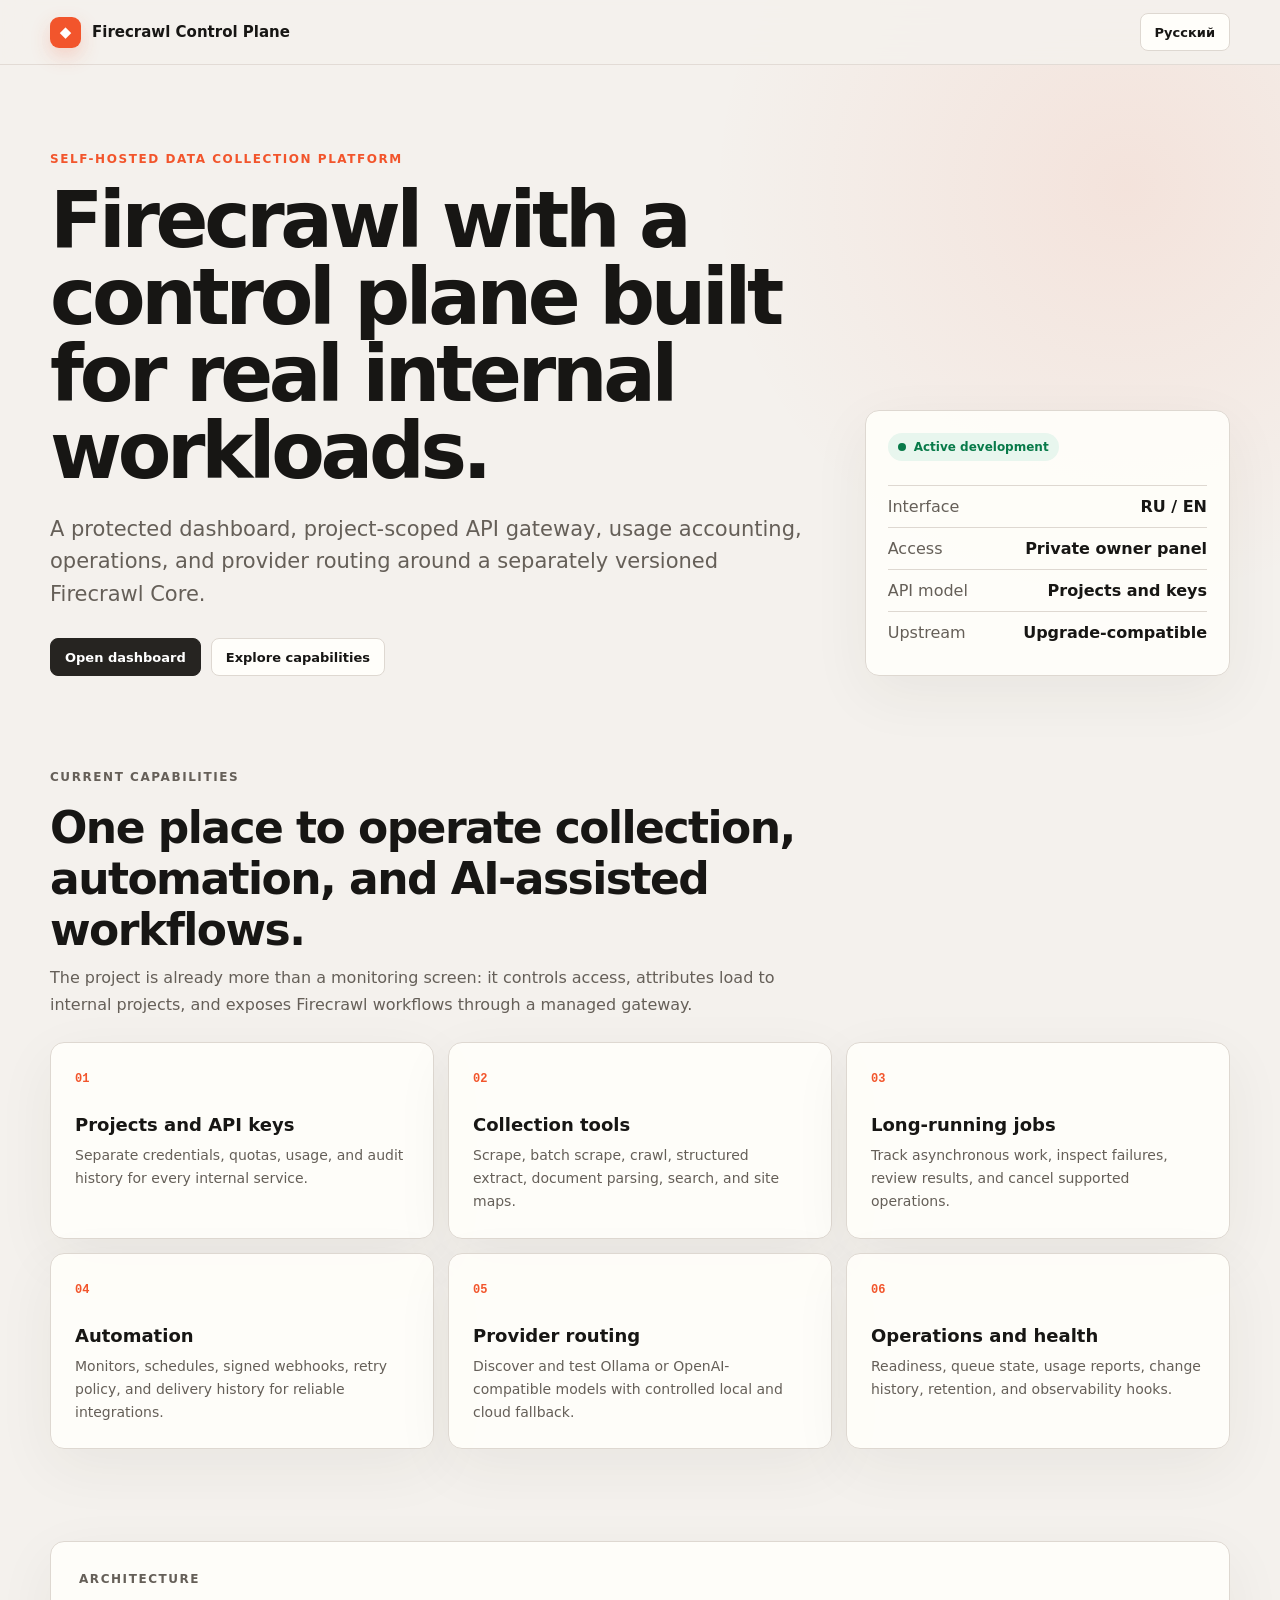
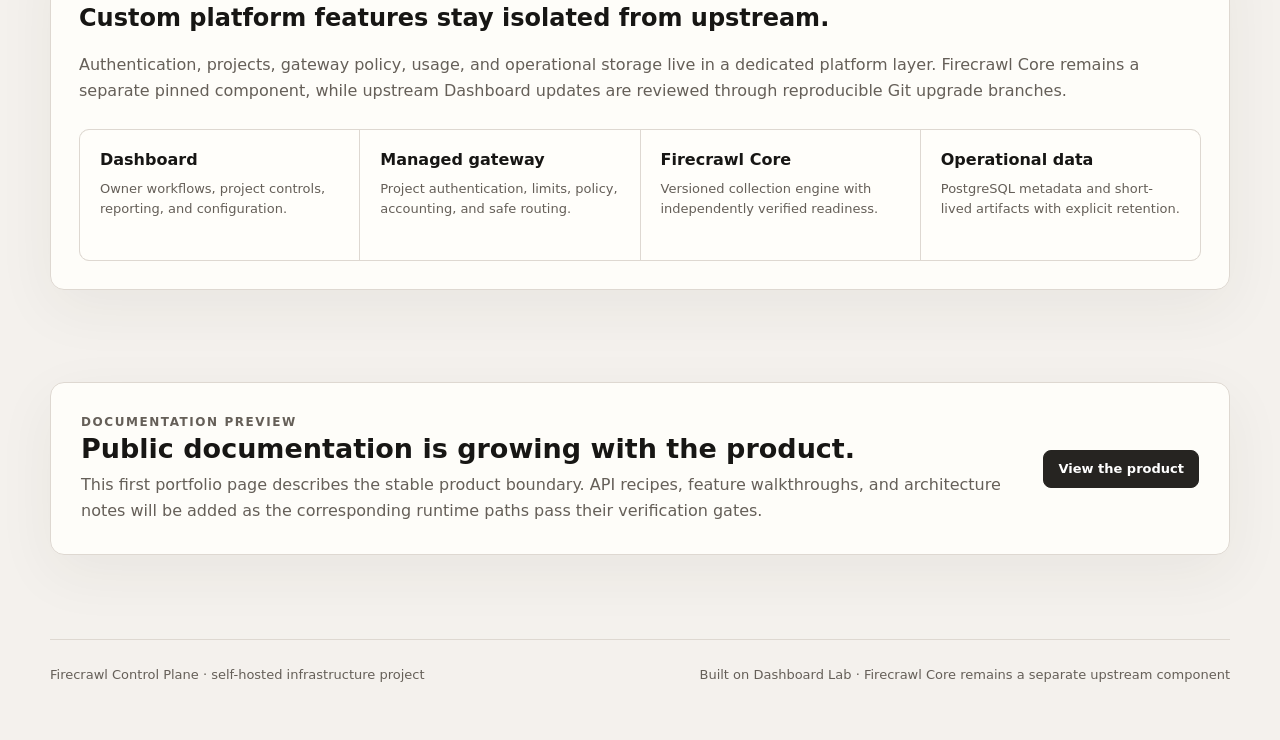
==== index.html @ 3c7e7274 "docs: publish initial Firecrawl overview" ====
<!doctype html>
<html lang="en">
  <head>
    <meta charset="UTF-8" />
    <meta name="viewport" content="width=device-width, initial-scale=1.0" />
    <meta name="description" content="Firecrawl Control Plane — a protected dashboard and gateway for self-hosted Firecrawl." />
    <meta http-equiv="refresh" content="0; url=./en/" />
    <title>Firecrawl Control Plane</title>
    <link rel="canonical" href="./en/" />
  </head>
  <body>
    <p><a href="./en/">Open Firecrawl Control Plane documentation</a></p>
  </body>
</html>
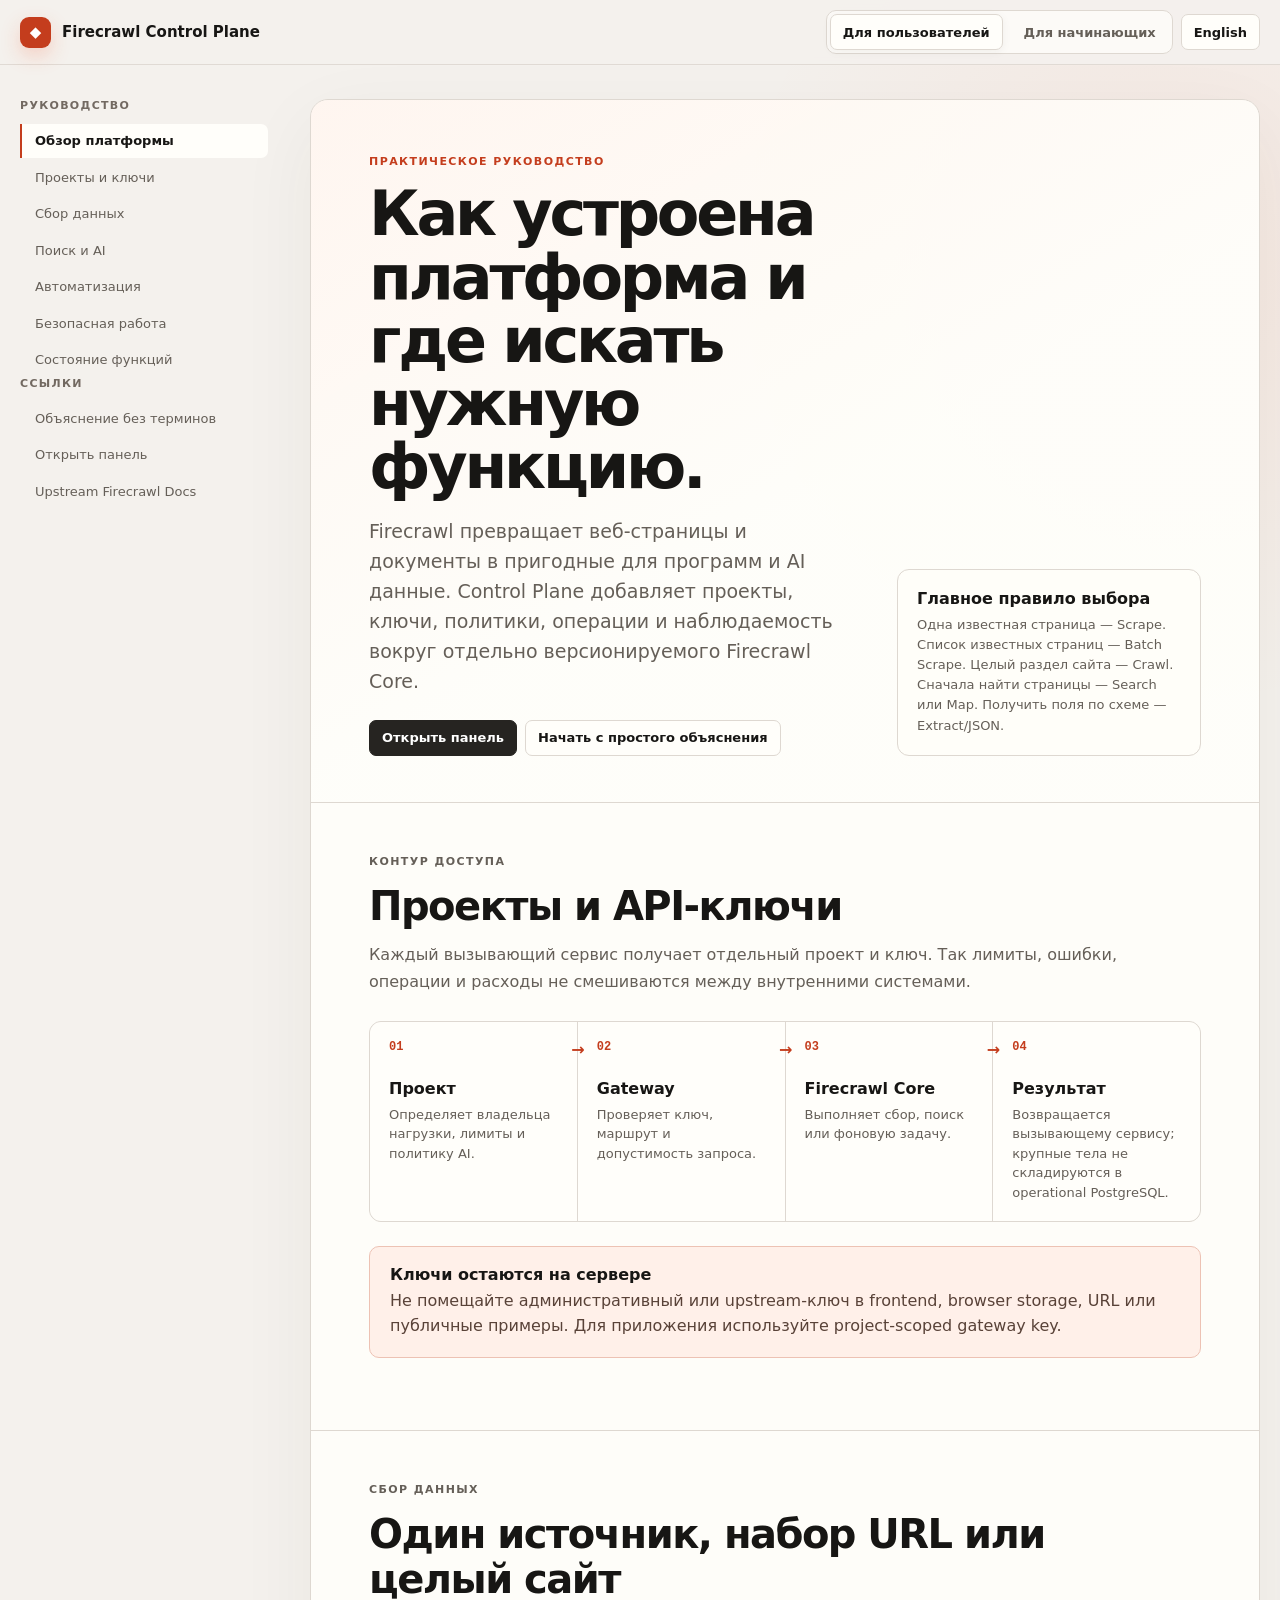
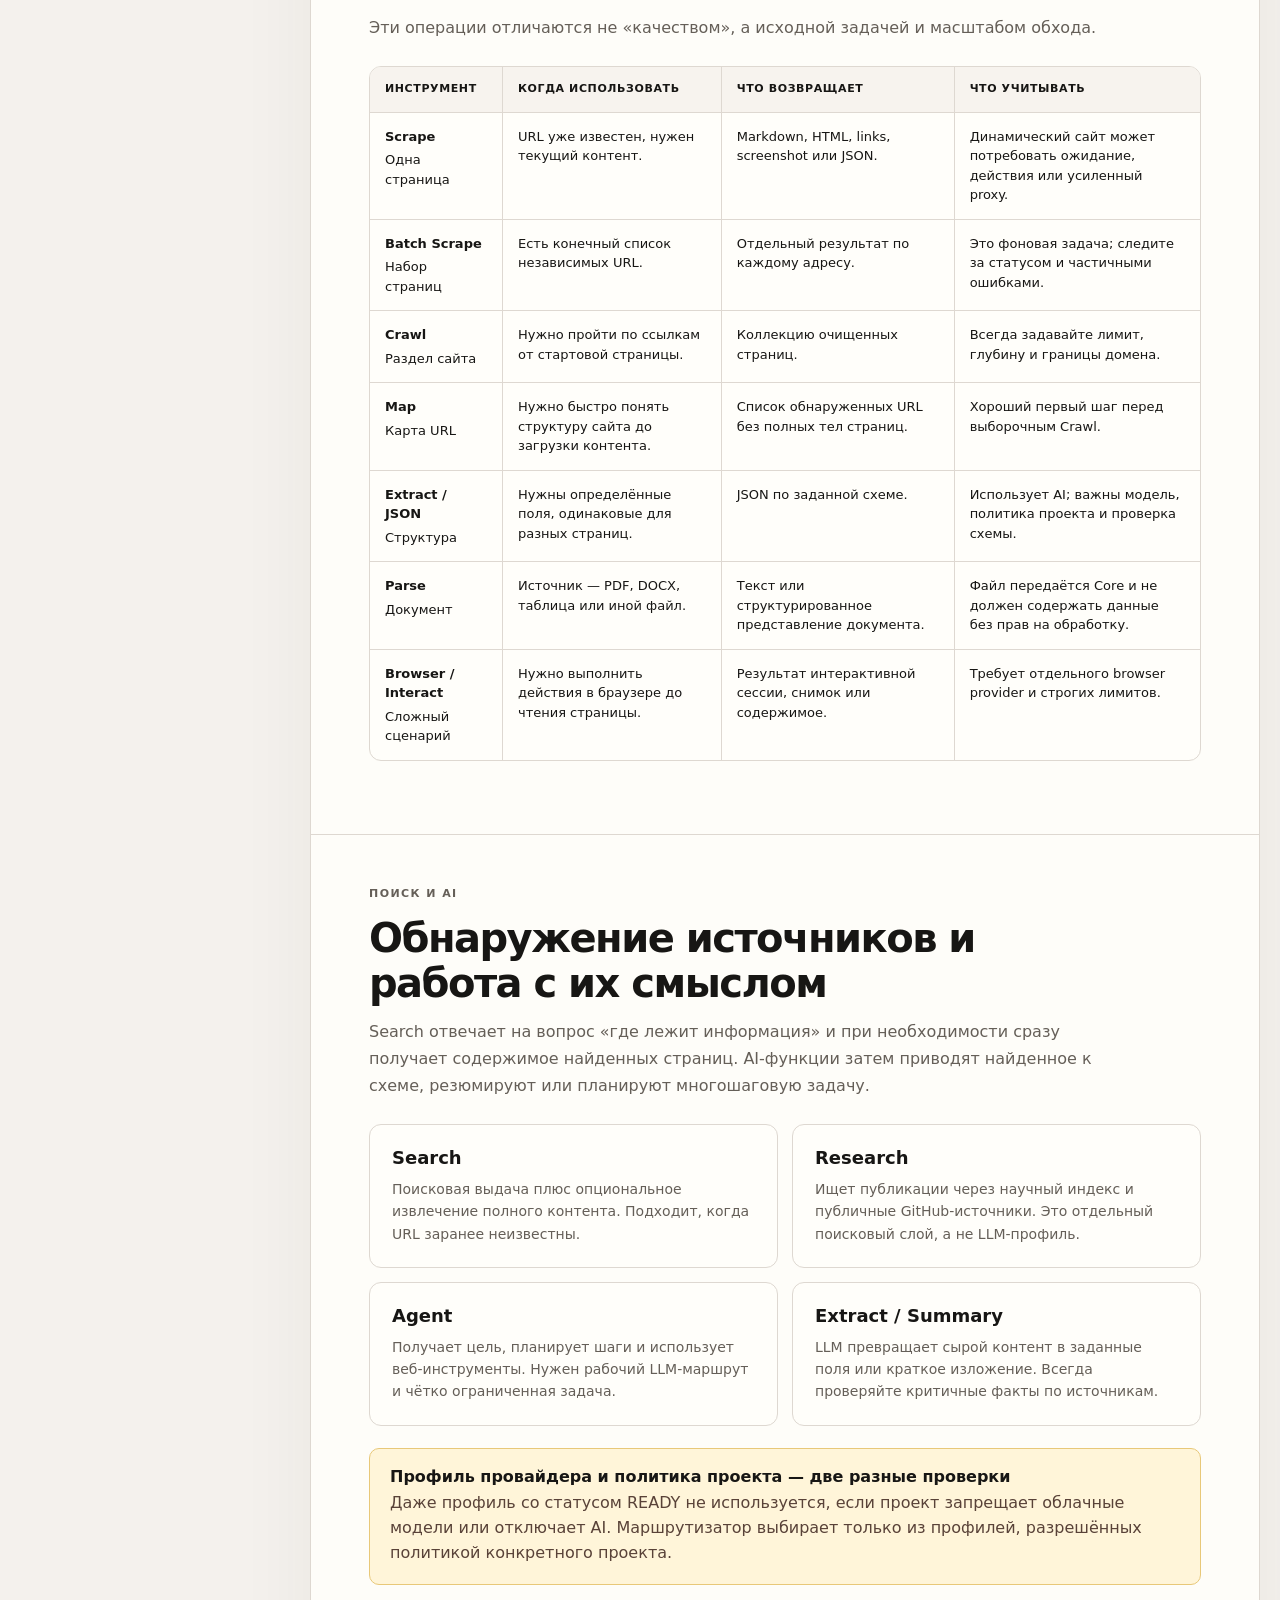
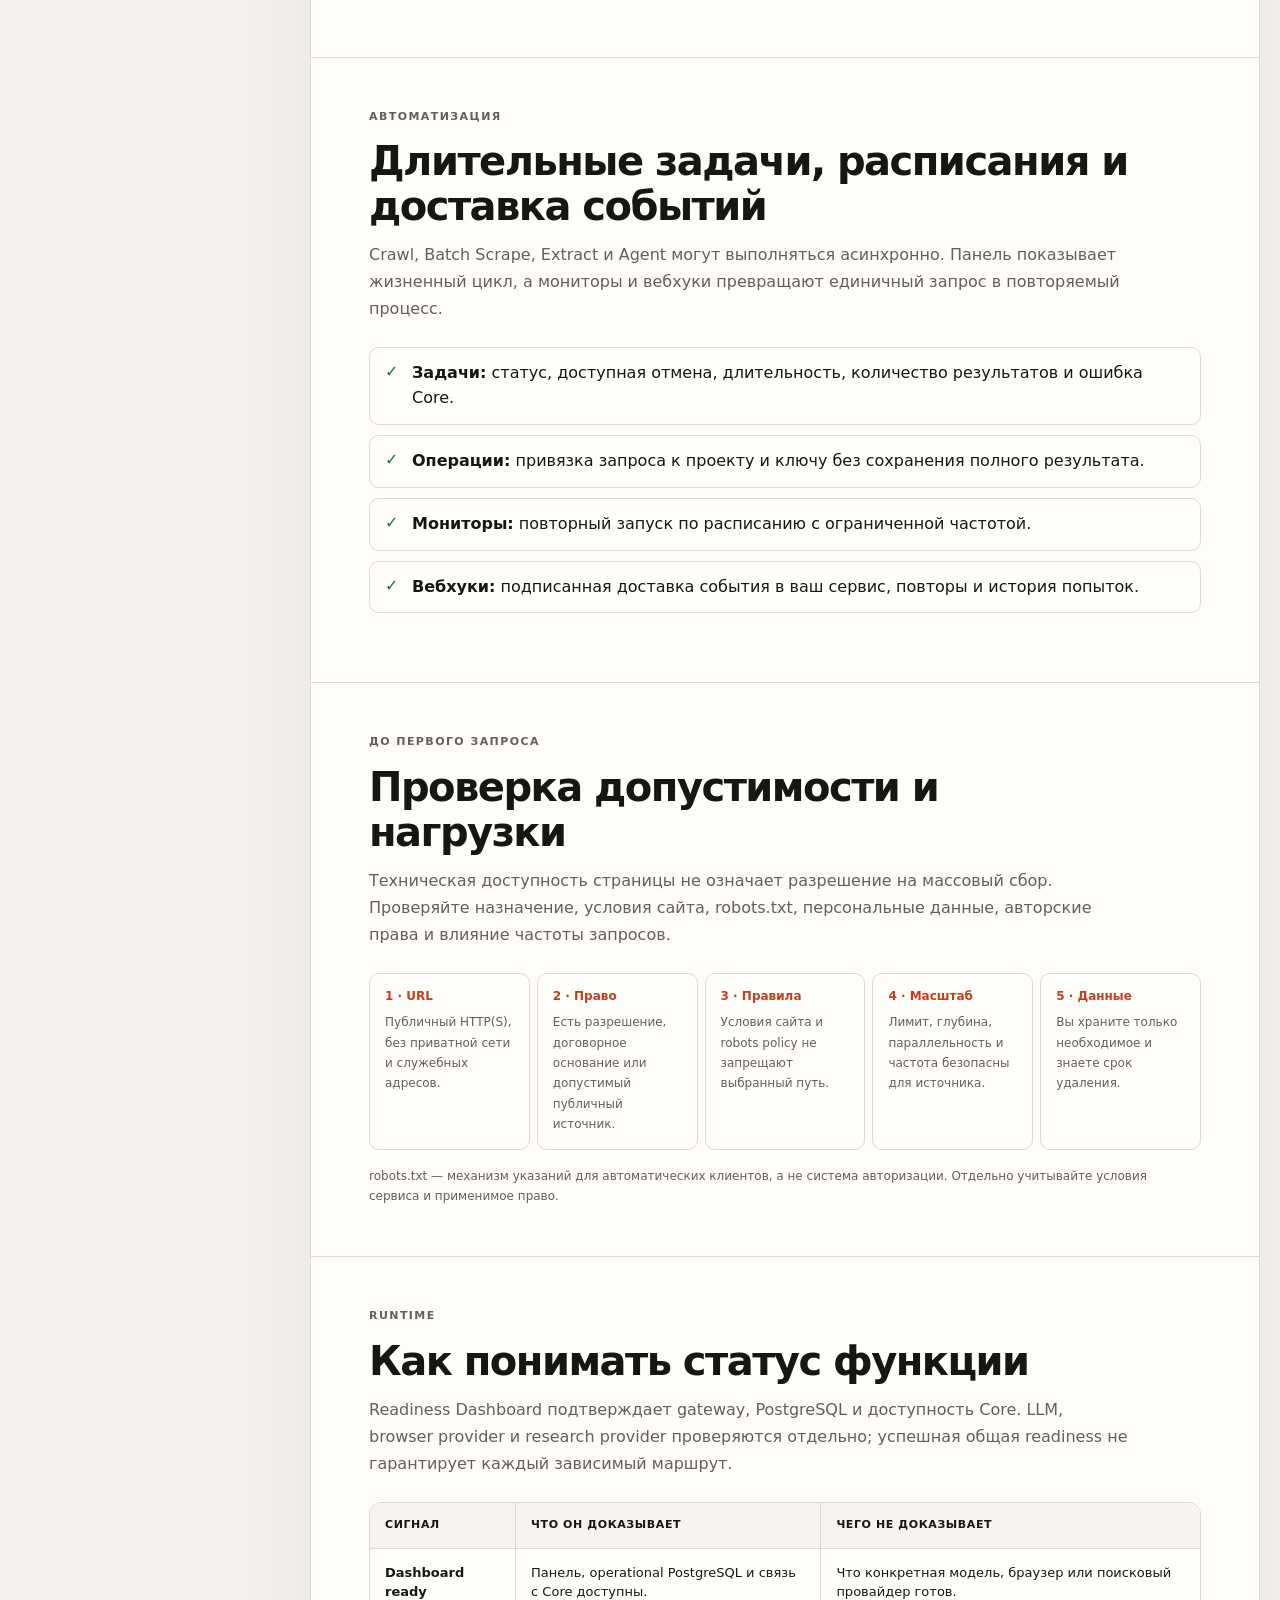
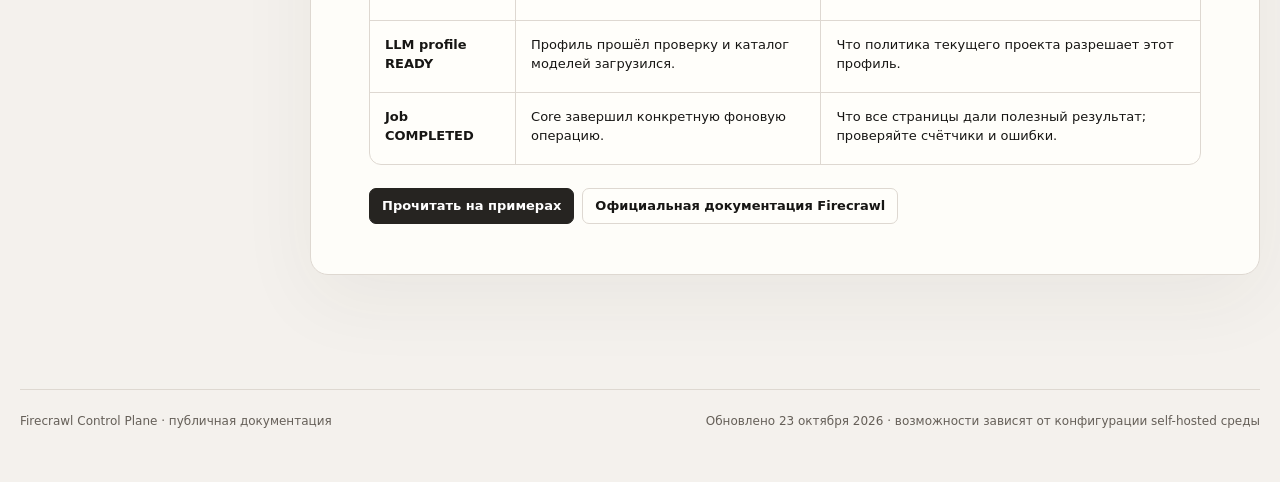
==== commit 1ecd95cb: "docs: add beginner and user guides" ====
--- a/index.html
+++ b/index.html
@@ -4,11 +4,11 @@
     <meta charset="UTF-8" />
     <meta name="viewport" content="width=device-width, initial-scale=1.0" />
     <meta name="description" content="Firecrawl Control Plane — a protected dashboard and gateway for self-hosted Firecrawl." />
-    <meta http-equiv="refresh" content="0; url=./en/" />
+    <meta http-equiv="refresh" content="0; url=./ru/" />
     <title>Firecrawl Control Plane</title>
-    <link rel="canonical" href="./en/" />
+    <link rel="canonical" href="./ru/" />
   </head>
   <body>
-    <p><a href="./en/">Open Firecrawl Control Plane documentation</a></p>
+    <p><a href="./ru/">Открыть документацию Firecrawl Control Plane</a></p>
   </body>
 </html>
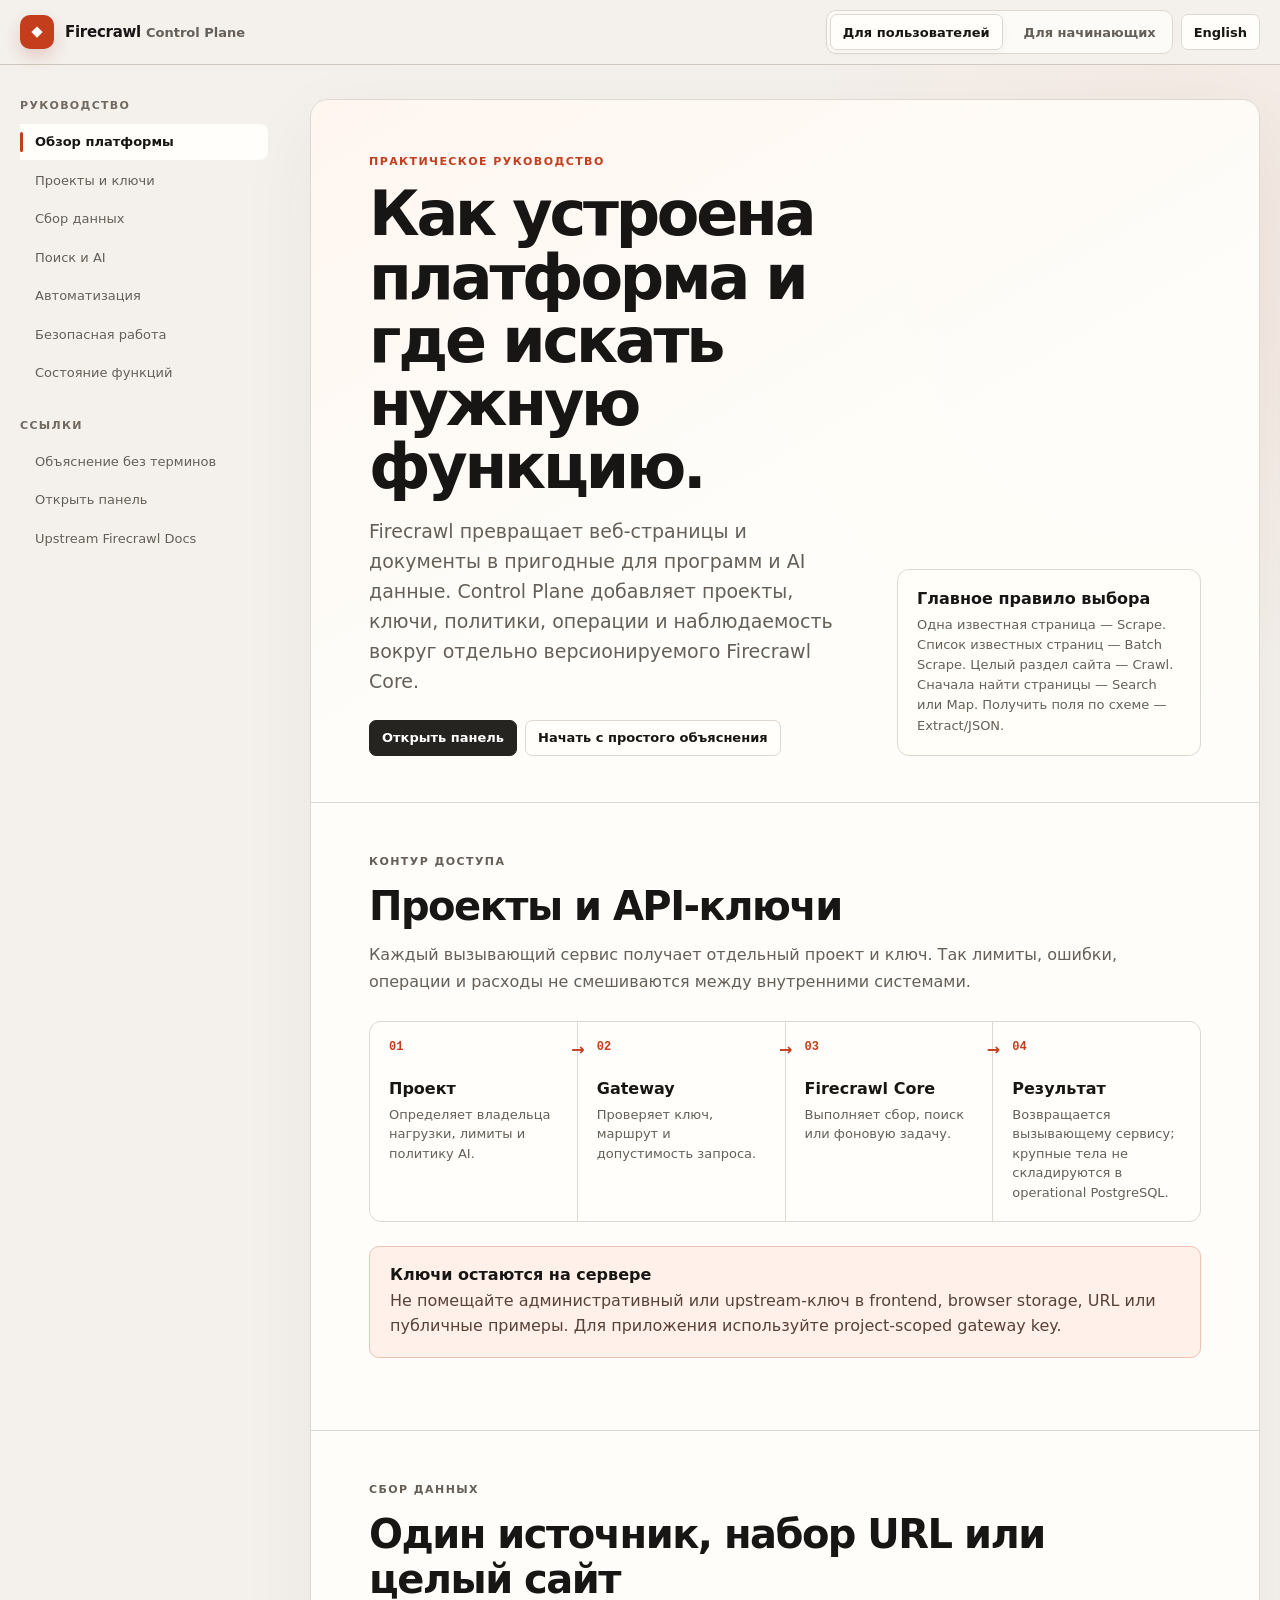
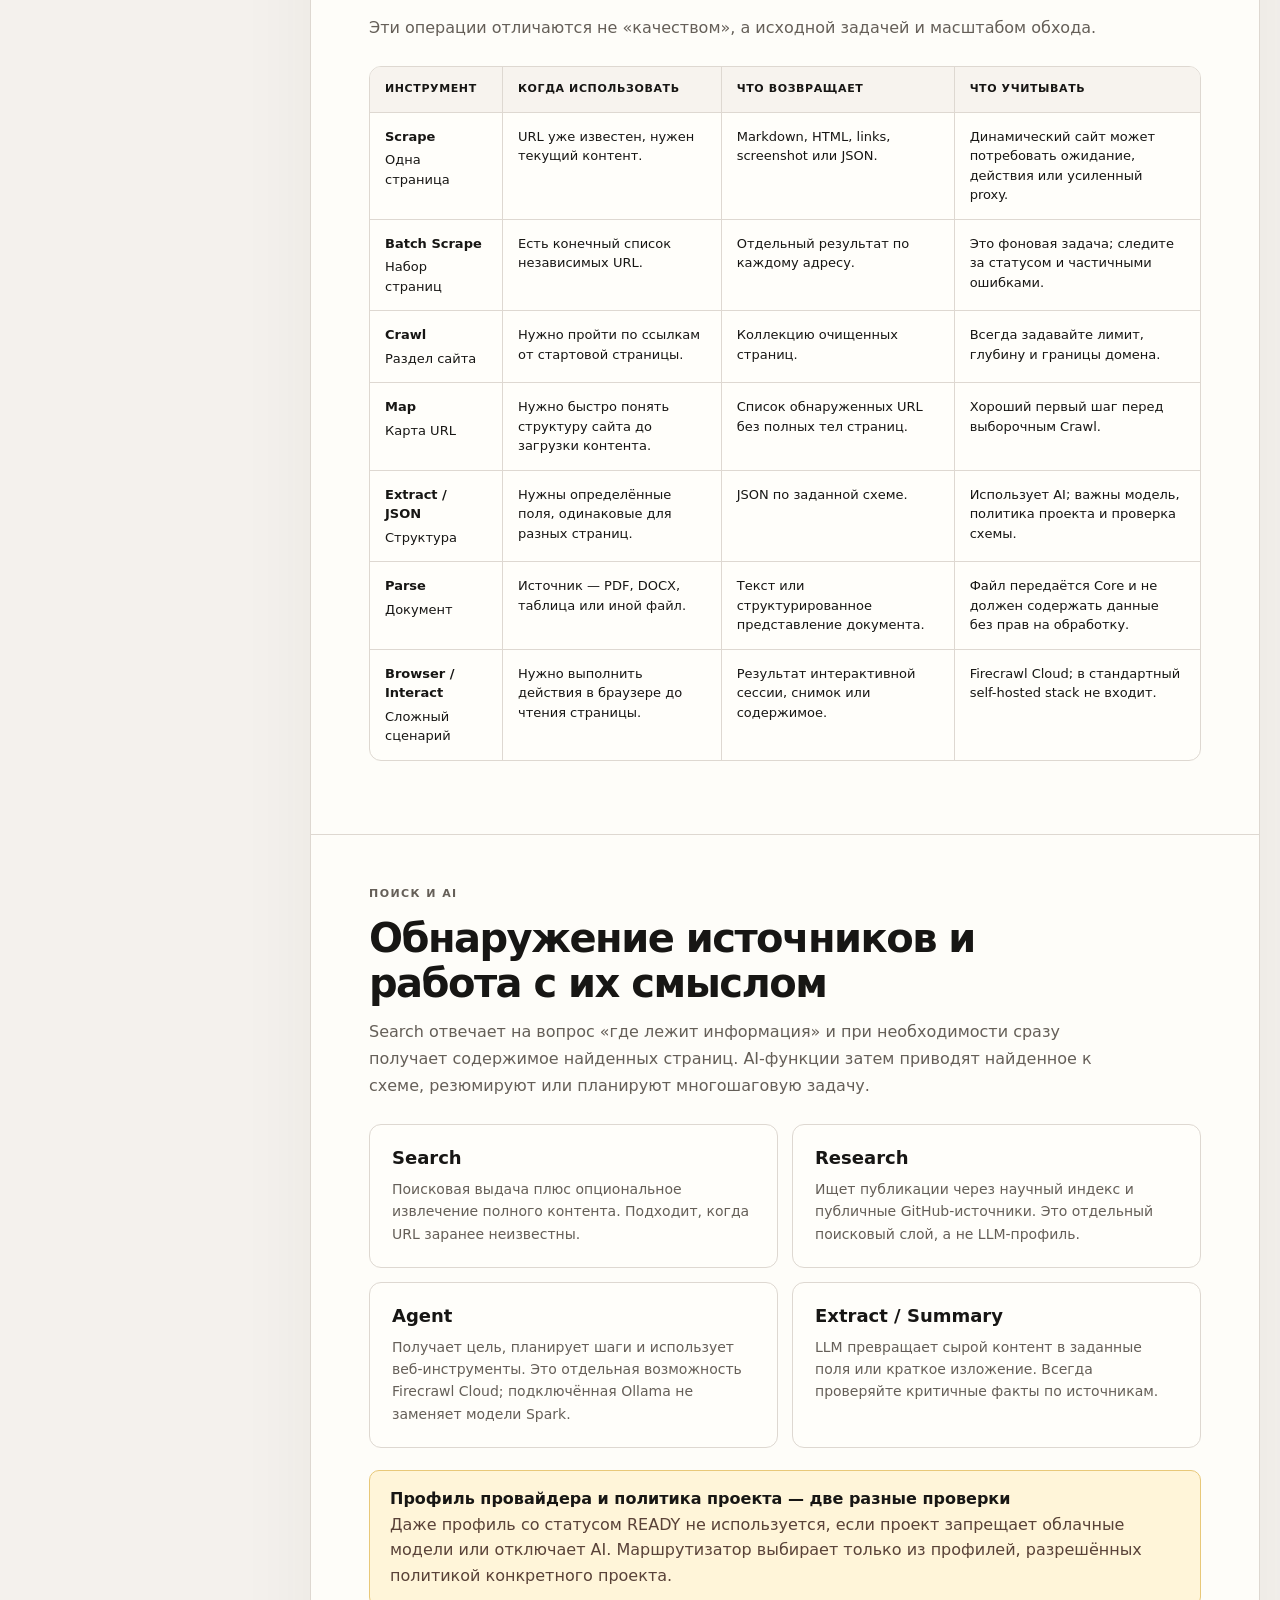
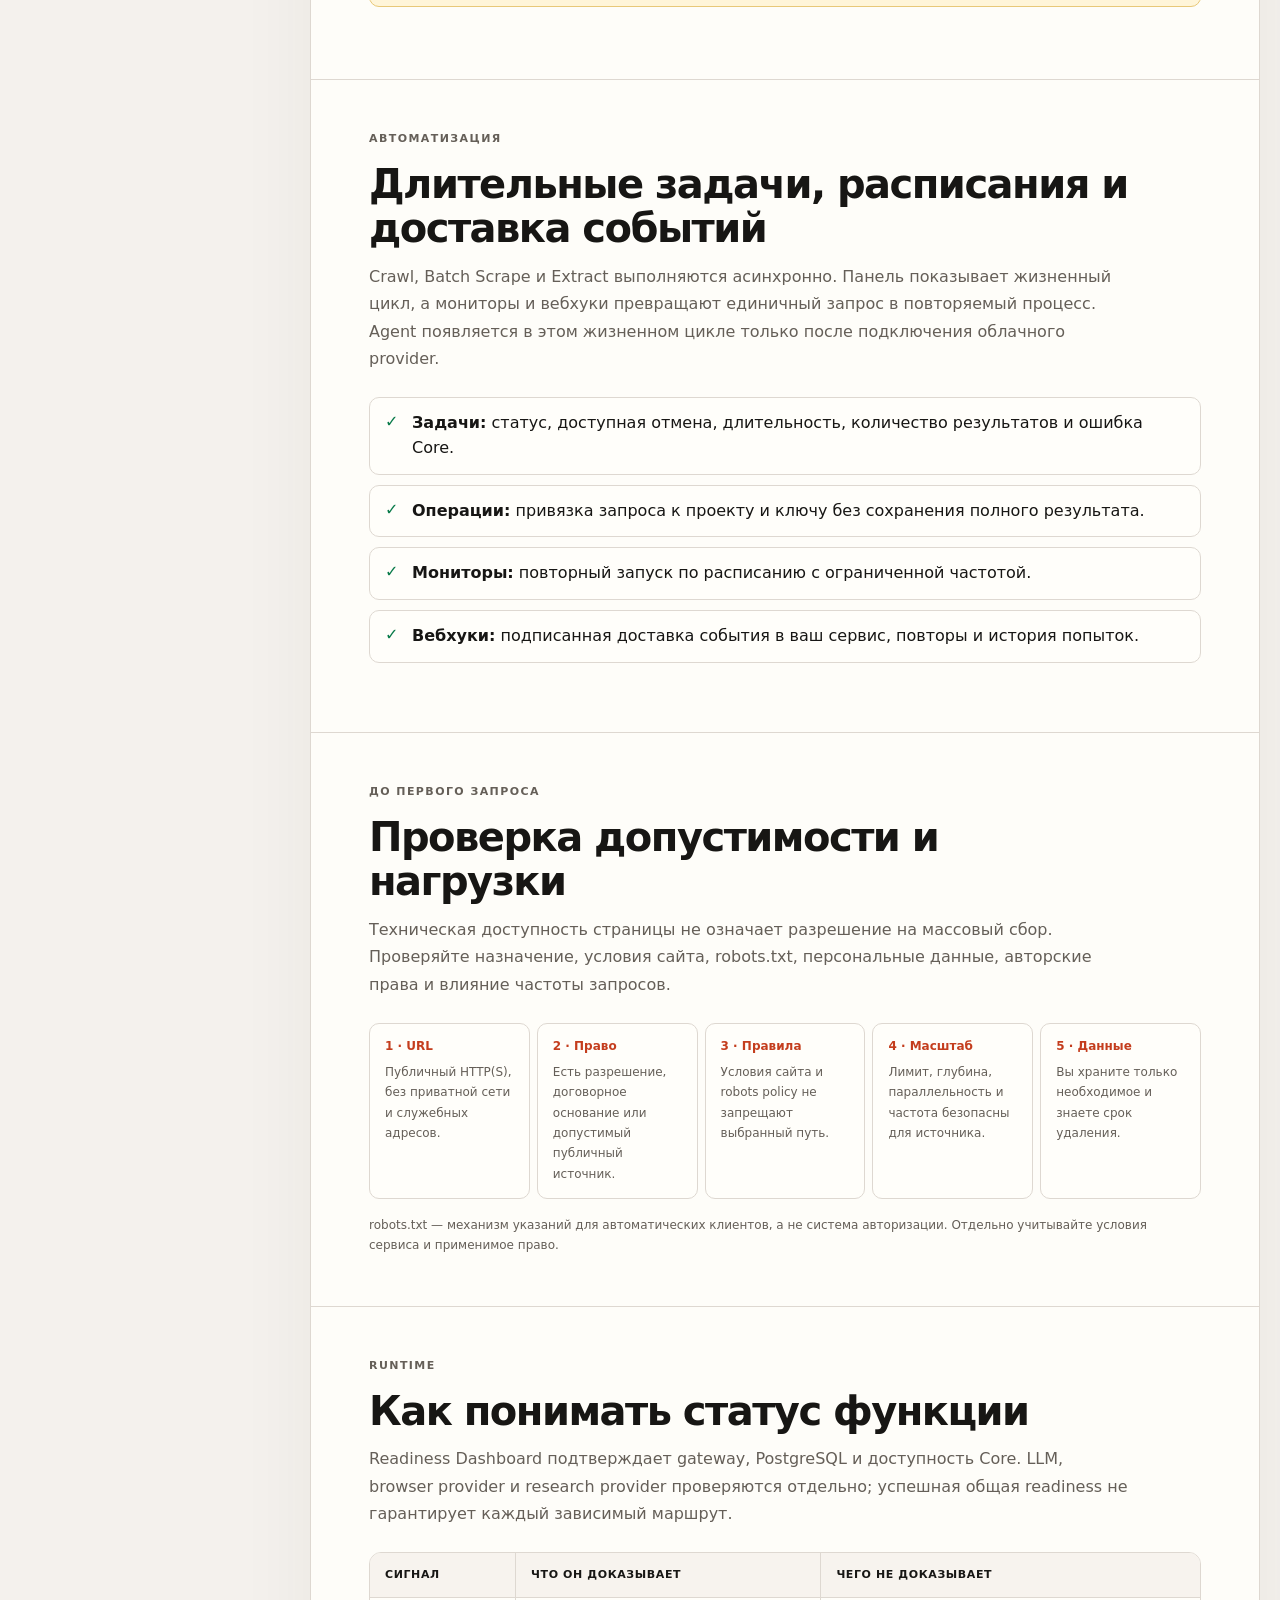
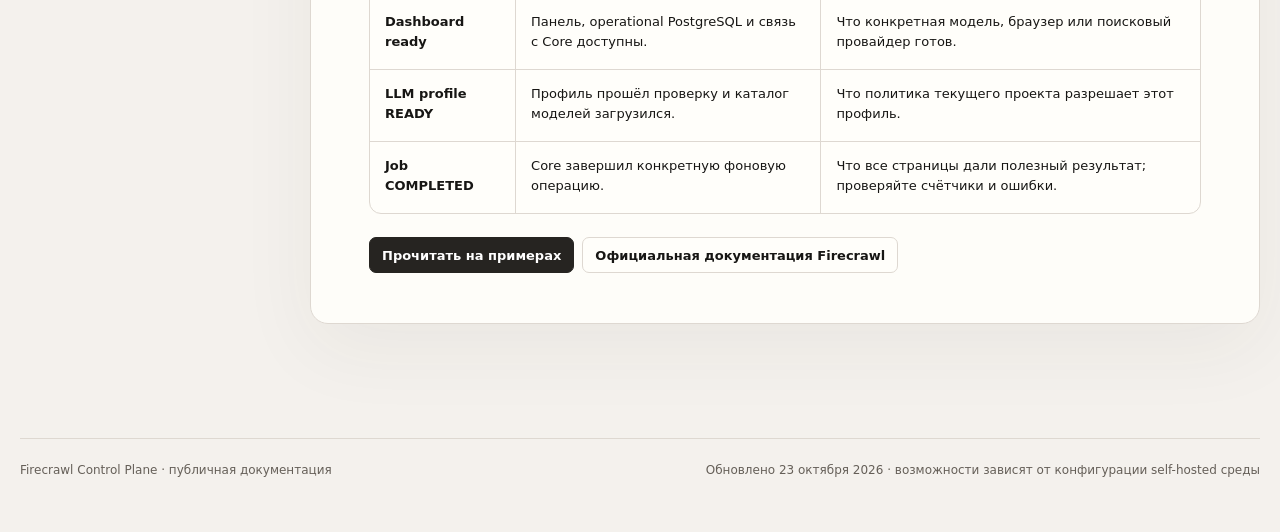
==== commit 0673bbc2: "docs: improve responsive navigation" ====
--- a/index.html
+++ b/index.html
@@ -6,6 +6,7 @@
     <meta name="description" content="Firecrawl Control Plane — a protected dashboard and gateway for self-hosted Firecrawl." />
     <meta http-equiv="refresh" content="0; url=./ru/" />
     <title>Firecrawl Control Plane</title>
+    <link rel="icon" href="./favicon.svg" type="image/svg+xml" />
     <link rel="canonical" href="./ru/" />
   </head>
   <body>
